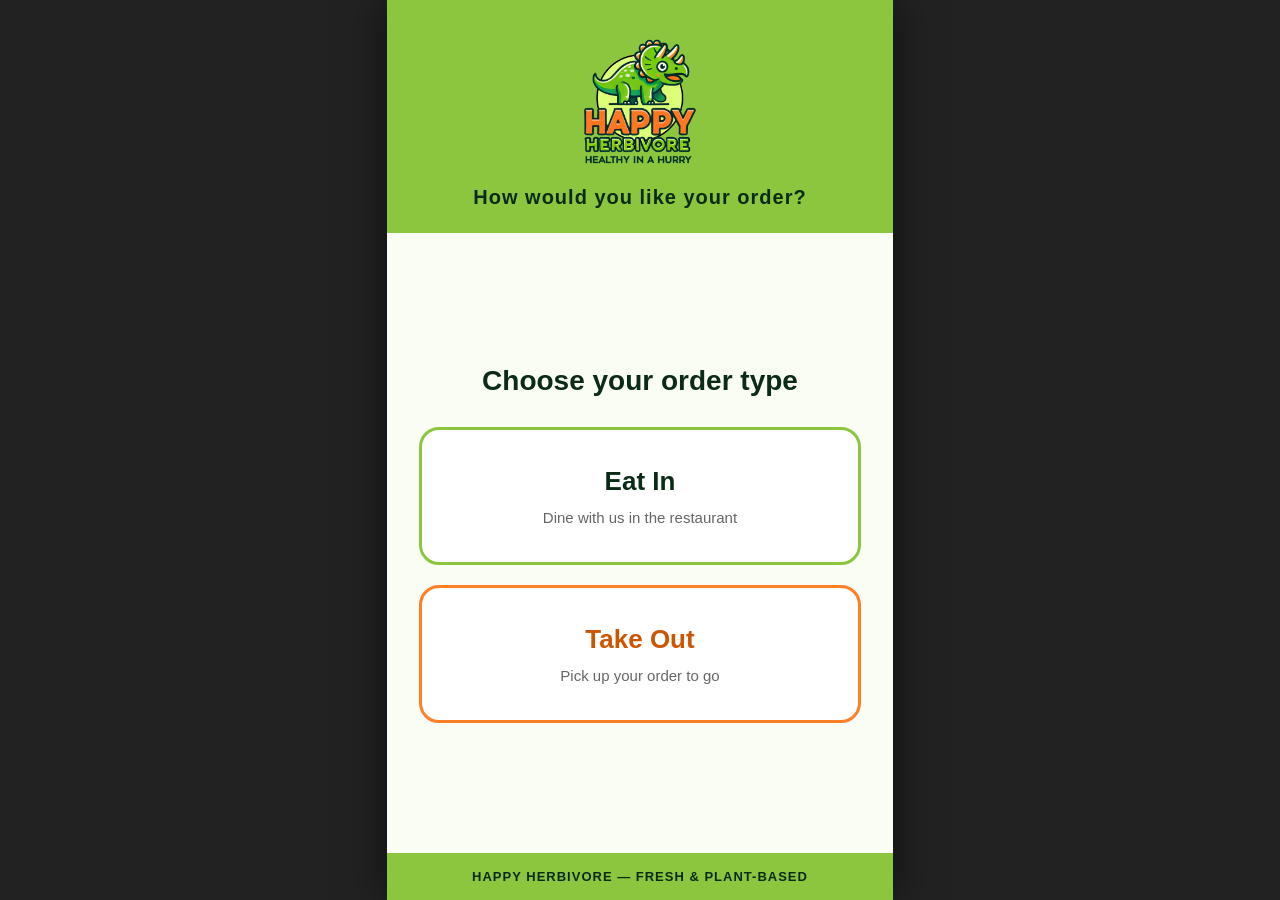
==== order-type.html @ 434df912 "changes added" ====
<!DOCTYPE html>
<html lang="en">
<head>
    <meta charset="UTF-8">
    <meta name="viewport" content="width=device-width, initial-scale=1.0">
    <title>Order Type</title>
    <link rel="stylesheet" href="order-type.css">
</head>
<body>
    <div class="kiosk-wrap">
        <div class="header">
            <img src="images/kiosk-logo.png" alt="Logo">
            <h1>How would you like your order?</h1>
        </div>

        <div class="main">
            <p class="question">Choose your order type</p>

            <div class="options">
                <button class="option-btn eat-in" id="eatIn">
                    <span class="label">Eat In</span>
                    <span class="sublabel">Dine with us in the restaurant</span>
                </button>

                <button class="option-btn takeout" id="takeout">
                    <span class="label">Take Out</span>
                    <span class="sublabel">Pick up your order to go</span>
                </button>
            </div>
        </div>

        <div class="footer">
            <span>Happy Herbivore &mdash; Fresh &amp; Plant-Based</span>
        </div>
    </div>

    <script>
        function handleChoice(btn, destination) {
            btn.addEventListener('click', (e) => {
                // Ripple
                const ripple = document.createElement('div');
                ripple.className = 'ripple';
                const rect = btn.getBoundingClientRect();
                const size = 80;
                ripple.style.cssText = `width:${size}px;height:${size}px;left:${e.clientX - rect.left - size/2}px;top:${e.clientY - rect.top - size/2}px`;
                btn.appendChild(ripple);
                btn.classList.add('tapped');

                setTimeout(() => window.location.href = destination, 320);
            });
        }

        handleChoice(document.getElementById('eatIn'),   'product-screen.html');
        handleChoice(document.getElementById('takeout'), 'product-screen.html');
    </script>
</body>
</html>
---- order-type.css ----
* { box-sizing: border-box; margin: 0; padding: 0; }
        body { background: #222; display: flex; justify-content: center; align-items: center; height: 100vh; overflow: hidden; }

        .kiosk-wrap {
            aspect-ratio: 9 / 16;
            height: 100vh;
            background: white;
            display: flex;
            flex-direction: column;
            box-shadow: 0 0 40px rgba(0,0,0,0.6);
            overflow: hidden;
        }

        /* Header */
        .header {
            background: #8cc63f;
            padding: 28px 24px 24px;
            display: flex;
            flex-direction: column;
            align-items: center;
            gap: 8px;
        }
        .header img { height: 150px; }
        .header h1 { font-family: Arial, sans-serif; font-size: 20px; color: #0b2b16; font-weight: bold; letter-spacing: 1px; }

        /* Main */
        .main {
            flex: 1;
            display: flex;
            flex-direction: column;
            align-items: center;
            justify-content: center;
            gap: 28px;
            padding: 40px 32px;
            background: #f9fdf3;
        }

        .question {
            font-family: Arial, sans-serif;
            font-size: 28px;
            font-weight: bold;
            color: #0b2b16;
            text-align: center;
            line-height: 1.3;
        }

        .options {
            display: flex;
            flex-direction: column;
            gap: 20px;
            width: 100%;
        }

        .option-btn {
            width: 100%;
            padding: 36px 24px;
            border: 3px solid #8cc63f;
            border-radius: 20px;
            background: white;
            cursor: pointer;
            display: flex;
            flex-direction: column;
            align-items: center;
            gap: 12px;
            transition: all 0.18s ease;
            -webkit-tap-highlight-color: transparent;
            user-select: none;
            position: relative;
            overflow: hidden;
        }

        .option-btn:active, .option-btn.tapped {
            transform: scale(0.97);
            background: #e2f497;
            border-color: #0b2b16;
        }

        .option-btn .icon { font-size: 56px; }
        .option-btn .label {
            font-family: Arial, sans-serif;
            font-size: 26px;
            font-weight: bold;
            color: #0b2b16;
        }
        .option-btn .sublabel {
            font-family: Arial, sans-serif;
            font-size: 15px;
            color: #666;
        }

        .option-btn.eat-in  { border-color: #8cc63f; }
        .option-btn.takeout { border-color: #ff7e26; }
        .option-btn.takeout .label { color: #cc5500; }
        .option-btn.takeout:active, .option-btn.takeout.tapped { background: #fff0e0; border-color: #ff7e26; }

        /* Ripple */
        .ripple {
            position: absolute; border-radius: 50%;
            background: rgba(140, 198, 63, 0.35);
            transform: scale(0); pointer-events: none;
            animation: rippleAnim 0.5s ease-out forwards;
        }
        .takeout .ripple { background: rgba(255, 126, 38, 0.3); }
        @keyframes rippleAnim { to { transform: scale(8); opacity: 0; } }

        /* Footer */
        .footer {
            background: #8cc63f;
            padding: 16px 24px;
            display: flex;
            justify-content: center;
        }
        .footer span { font-family: Arial, sans-serif; font-size: 13px; font-weight: bold; color: #0b2b16; letter-spacing: 1px; text-transform: uppercase; }
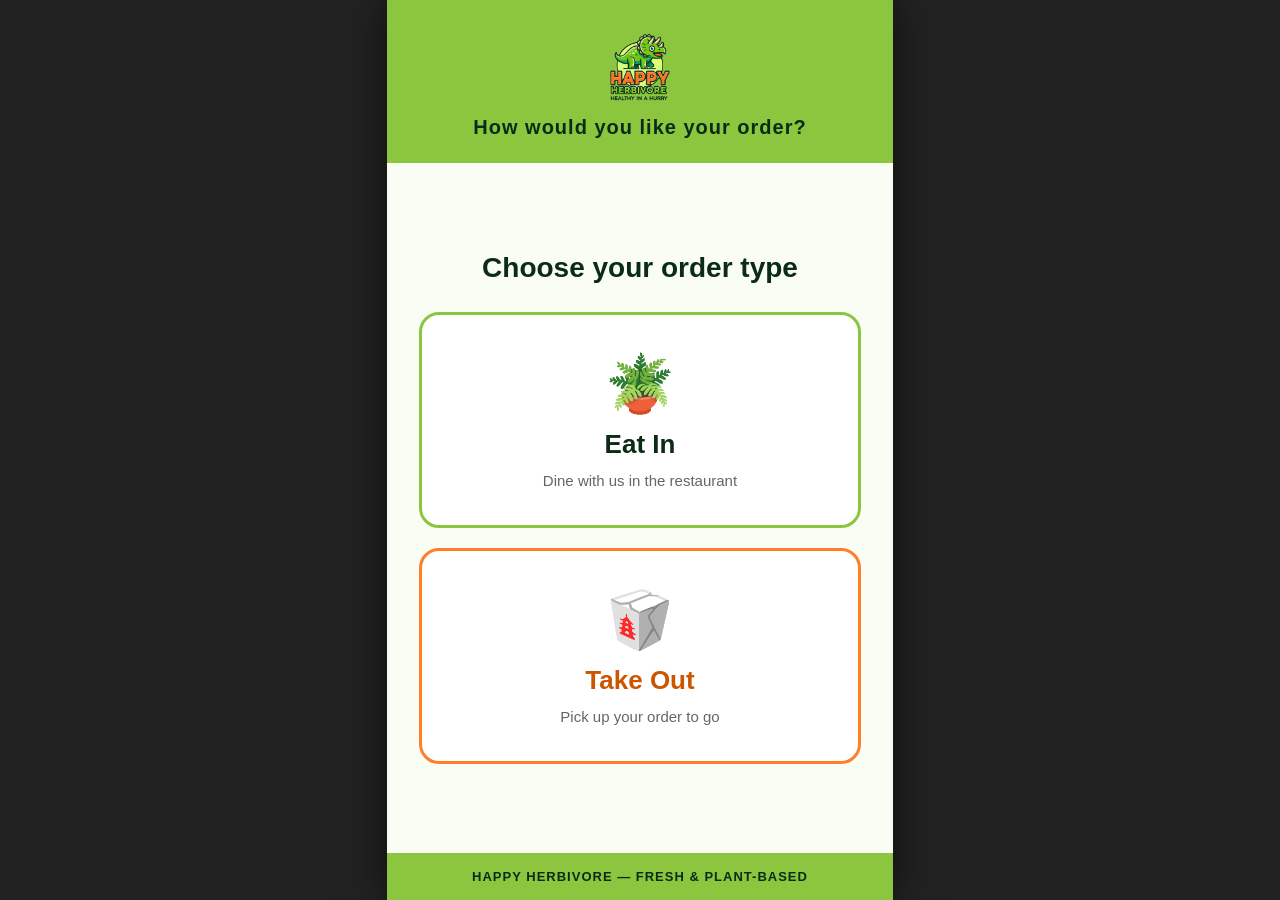
==== commit 6b51255c: "added php files connections" ====
--- a/order-type.html
+++ b/order-type.html
@@ -1,11 +1,181 @@
 <!DOCTYPE html>
 <html lang="en">
+
 <head>
     <meta charset="UTF-8">
     <meta name="viewport" content="width=device-width, initial-scale=1.0">
     <title>Order Type</title>
-    <link rel="stylesheet" href="order-type.css">
+    <style>
+        * {
+            box-sizing: border-box;
+            margin: 0;
+            padding: 0;
+        }
+
+        body {
+            background: #222;
+            display: flex;
+            justify-content: center;
+            align-items: center;
+            height: 100vh;
+            overflow: hidden;
+        }
+
+        .kiosk-wrap {
+            aspect-ratio: 9 / 16;
+            height: 100vh;
+            background: white;
+            display: flex;
+            flex-direction: column;
+            box-shadow: 0 0 40px rgba(0, 0, 0, 0.6);
+            overflow: hidden;
+        }
+
+        .header {
+            background: #8cc63f;
+            padding: 28px 24px 24px;
+            display: flex;
+            flex-direction: column;
+            align-items: center;
+            gap: 8px;
+        }
+
+        .header img {
+            height: 80px;
+        }
+
+        .header h1 {
+            font-family: Arial, sans-serif;
+            font-size: 20px;
+            color: #0b2b16;
+            font-weight: bold;
+            letter-spacing: 1px;
+        }
+
+        .main {
+            flex: 1;
+            display: flex;
+            flex-direction: column;
+            align-items: center;
+            justify-content: center;
+            gap: 28px;
+            padding: 40px 32px;
+            background: #f9fdf3;
+        }
+
+        .question {
+            font-family: Arial, sans-serif;
+            font-size: 28px;
+            font-weight: bold;
+            color: #0b2b16;
+            text-align: center;
+        }
+
+        .options {
+            display: flex;
+            flex-direction: column;
+            gap: 20px;
+            width: 100%;
+        }
+
+        .option-btn {
+            width: 100%;
+            padding: 36px 24px;
+            border: 3px solid #8cc63f;
+            border-radius: 20px;
+            background: white;
+            cursor: pointer;
+            display: flex;
+            flex-direction: column;
+            align-items: center;
+            gap: 12px;
+            transition: all 0.18s ease;
+            -webkit-tap-highlight-color: transparent;
+            user-select: none;
+            position: relative;
+            overflow: hidden;
+        }
+
+        .option-btn:active,
+        .option-btn.tapped {
+            transform: scale(0.97);
+        }
+
+        .option-btn.eat-in:active,
+        .option-btn.eat-in.tapped {
+            background: #e2f497;
+            border-color: #0b2b16;
+        }
+
+        .option-btn.takeout:active,
+        .option-btn.takeout.tapped {
+            background: #fff0e0;
+            border-color: #ff7e26;
+        }
+
+        .option-btn .icon {
+            font-size: 56px;
+        }
+
+        .option-btn .label {
+            font-family: Arial, sans-serif;
+            font-size: 26px;
+            font-weight: bold;
+            color: #0b2b16;
+        }
+
+        .option-btn.takeout .label {
+            color: #cc5500;
+        }
+
+        .option-btn .sublabel {
+            font-family: Arial, sans-serif;
+            font-size: 15px;
+            color: #666;
+        }
+
+        .option-btn.takeout {
+            border-color: #ff7e26;
+        }
+
+        .ripple {
+            position: absolute;
+            border-radius: 50%;
+            background: rgba(140, 198, 63, 0.35);
+            transform: scale(0);
+            pointer-events: none;
+            animation: rippleAnim 0.5s ease-out forwards;
+        }
+
+        .takeout .ripple {
+            background: rgba(255, 126, 38, 0.3);
+        }
+
+        @keyframes rippleAnim {
+            to {
+                transform: scale(8);
+                opacity: 0;
+            }
+        }
+
+        .footer {
+            background: #8cc63f;
+            padding: 16px 24px;
+            display: flex;
+            justify-content: center;
+        }
+
+        .footer span {
+            font-family: Arial, sans-serif;
+            font-size: 13px;
+            font-weight: bold;
+            color: #0b2b16;
+            letter-spacing: 1px;
+            text-transform: uppercase;
+        }
+    </style>
 </head>
+
 <body>
     <div class="kiosk-wrap">
         <div class="header">
@@ -15,14 +185,14 @@
 
         <div class="main">
             <p class="question">Choose your order type</p>
-
             <div class="options">
                 <button class="option-btn eat-in" id="eatIn">
+                    <span class="icon">🪴</span>
                     <span class="label">Eat In</span>
                     <span class="sublabel">Dine with us in the restaurant</span>
                 </button>
-
                 <button class="option-btn takeout" id="takeout">
+                    <span class="icon">🥡</span>
                     <span class="label">Take Out</span>
                     <span class="sublabel">Pick up your order to go</span>
                 </button>
@@ -35,23 +205,27 @@
     </div>
 
     <script>
-        function handleChoice(btn, destination) {
+        function handleChoice(btn, orderType) {
             btn.addEventListener('click', (e) => {
-                // Ripple
+                // Ripple effect
                 const ripple = document.createElement('div');
                 ripple.className = 'ripple';
                 const rect = btn.getBoundingClientRect();
                 const size = 80;
-                ripple.style.cssText = `width:${size}px;height:${size}px;left:${e.clientX - rect.left - size/2}px;top:${e.clientY - rect.top - size/2}px`;
+                ripple.style.cssText = `width:${size}px;height:${size}px;left:${e.clientX - rect.left - size / 2}px;top:${e.clientY - rect.top - size / 2}px`;
                 btn.appendChild(ripple);
                 btn.classList.add('tapped');
 
-                setTimeout(() => window.location.href = destination, 320);
+                // Save choice so product-screen knows eat_in or takeout
+                sessionStorage.setItem('order_type', orderType);
+
+                setTimeout(() => window.location.href = 'product-screen.php', 320);
             });
         }
 
-        handleChoice(document.getElementById('eatIn'),   'product-screen.html');
-        handleChoice(document.getElementById('takeout'), 'product-screen.html');
+        handleChoice(document.getElementById('eatIn'), 'eat_in');
+        handleChoice(document.getElementById('takeout'), 'takeout');
     </script>
 </body>
+
 </html>
